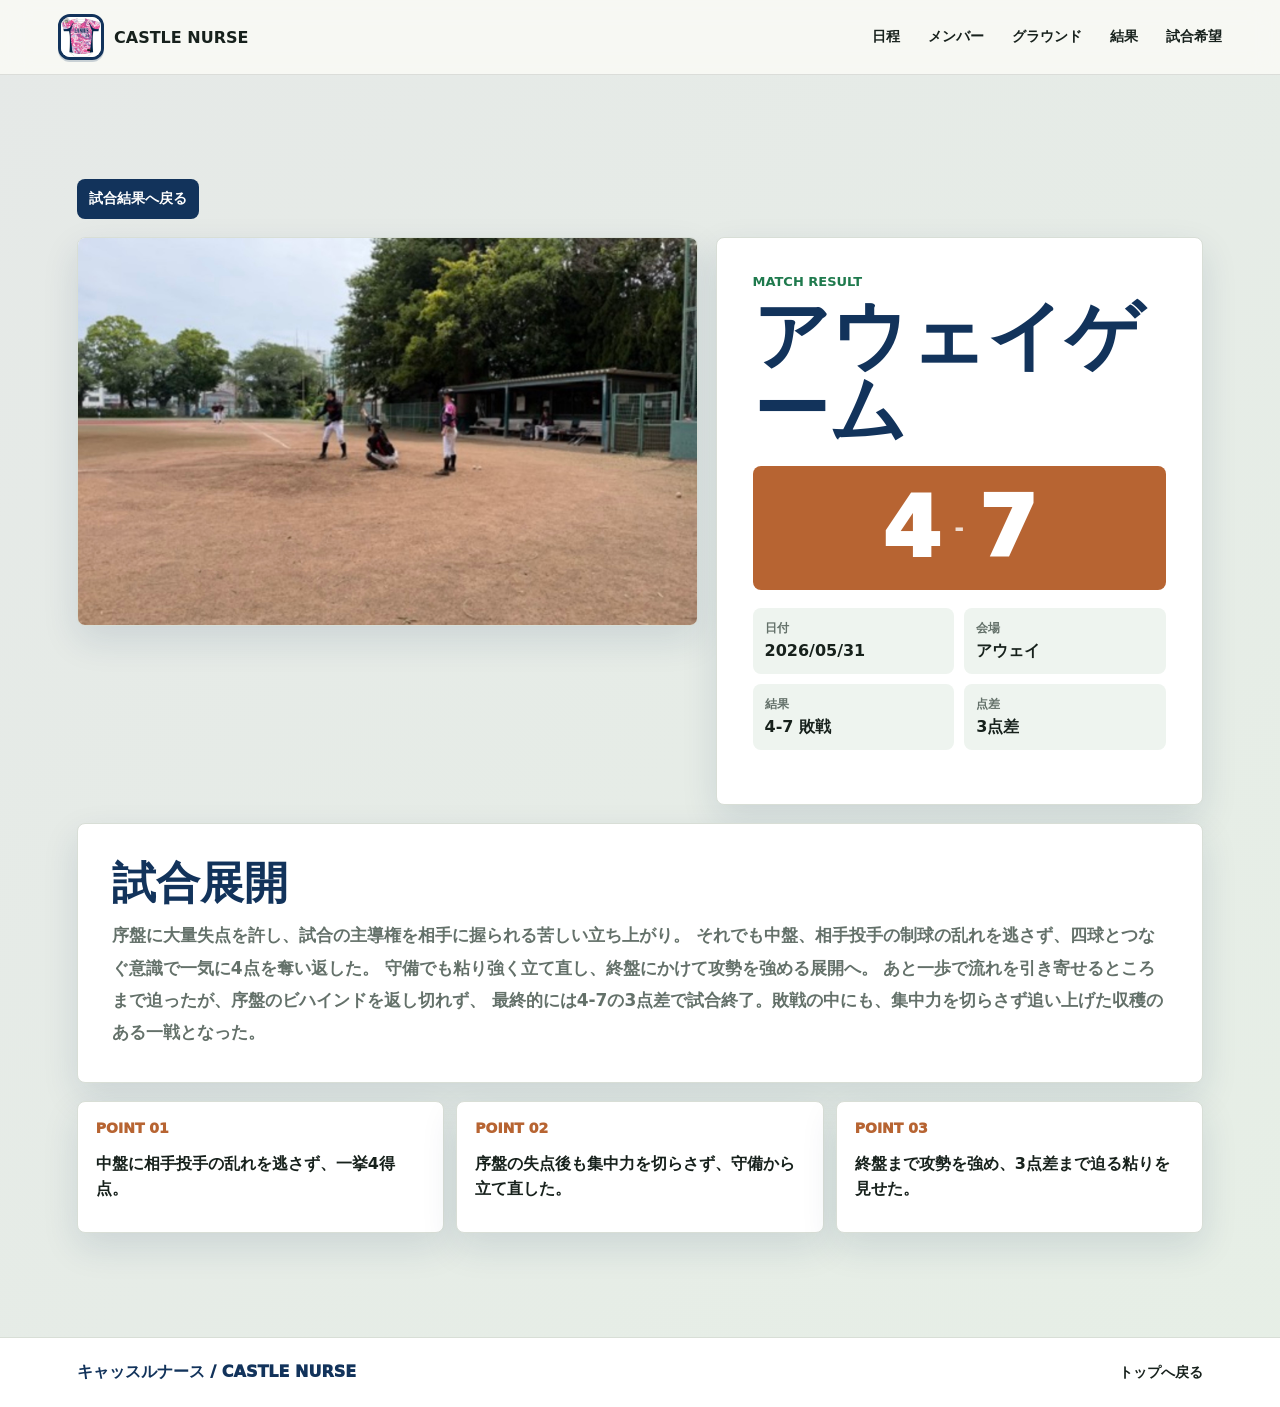
==== results/2026-05-31.html @ ccebd2a5 "Publish Castle Nurse site" ====
<!doctype html>
<html lang="ja">
  <head>
    <meta charset="utf-8" />
    <meta name="viewport" content="width=device-width, initial-scale=1" />
    <title>2026/05/31 試合結果 | キャッスルナース</title>
    <meta
      name="description"
      content="キャッスルナースの2026年5月31日アウェイゲーム試合結果。序盤の大量失点から中盤に4点を返すも、4-7で敗戦。"
    />
    <link rel="stylesheet" href="../styles.css" />
  </head>
  <body>
    <header class="site-header">
      <a class="brand" href="../index.html#top" aria-label="トップへ">
        <img
          class="brand-logo"
          src="../assets/team-logo-uniform.jpg"
          alt=""
          aria-hidden="true"
        />
        <span>CASTLE NURSE</span>
      </a>
      <nav class="nav-links" aria-label="ページ内リンク">
        <a href="../index.html#schedule">日程</a>
        <a href="../index.html#members">メンバー</a>
        <a href="../index.html#ground">グラウンド</a>
        <a href="../index.html#results">結果</a>
        <a href="../index.html#contact">試合希望</a>
      </nav>
    </header>

    <main>
      <section class="section match-detail-section">
        <a class="back-link" href="../index.html#results">試合結果へ戻る</a>
        <div class="match-detail-layout">
          <figure class="match-detail-photo">
            <img src="../assets/results/game-20260531-01.jpg" alt="2026年5月31日の試合風景" />
          </figure>

          <article class="match-detail-panel">
            <p class="panel-label">Match Result</p>
            <h1>アウェイゲーム</h1>
            <div class="match-detail-score" aria-label="試合スコア">
              <span>4</span>
              <small>-</small>
              <span>7</span>
            </div>
            <dl class="match-meta">
              <div>
                <dt>日付</dt>
                <dd>2026/05/31</dd>
              </div>
              <div>
                <dt>会場</dt>
                <dd>アウェイ</dd>
              </div>
              <div>
                <dt>結果</dt>
                <dd>4-7 敗戦</dd>
              </div>
              <div>
                <dt>点差</dt>
                <dd>3点差</dd>
              </div>
            </dl>
          </article>

          <article class="match-flow">
            <h2>試合展開</h2>
            <p>
              序盤に大量失点を許し、試合の主導権を相手に握られる苦しい立ち上がり。
              それでも中盤、相手投手の制球の乱れを逃さず、四球とつなぐ意識で一気に4点を奪い返した。
              守備でも粘り強く立て直し、終盤にかけて攻勢を強める展開へ。
              あと一歩で流れを引き寄せるところまで迫ったが、序盤のビハインドを返し切れず、
              最終的には4-7の3点差で試合終了。敗戦の中にも、集中力を切らさず追い上げた収穫のある一戦となった。
            </p>
          </article>

          <div class="match-points" aria-label="試合ポイント">
            <article>
              <span>Point 01</span>
              <p>中盤に相手投手の乱れを逃さず、一挙4得点。</p>
            </article>
            <article>
              <span>Point 02</span>
              <p>序盤の失点後も集中力を切らさず、守備から立て直した。</p>
            </article>
            <article>
              <span>Point 03</span>
              <p>終盤まで攻勢を強め、3点差まで迫る粘りを見せた。</p>
            </article>
          </div>
        </div>
      </section>
    </main>

    <footer class="site-footer">
      <p>キャッスルナース / CASTLE NURSE</p>
      <a href="../index.html#top">トップへ戻る</a>
    </footer>
  </body>
</html>
---- styles.css ----
:root {
  --ink: #17211c;
  --muted: #64716a;
  --paper: #f7f8f3;
  --surface: #ffffff;
  --navy: #12335b;
  --green: #1f7a4d;
  --clay: #b76432;
  --gold: #f2c14e;
  --line: #d8ded6;
  --shadow: 0 14px 36px rgba(18, 51, 91, 0.12);
}

* {
  box-sizing: border-box;
}

html {
  scroll-behavior: smooth;
}

body {
  margin: 0;
  color: var(--ink);
  background: var(--paper);
  font-family:
    "Hiragino Sans", "Yu Gothic", "YuGothic", "Noto Sans JP", system-ui,
    sans-serif;
}

img {
  display: block;
  max-width: 100%;
}

button,
input,
textarea,
a {
  font: inherit;
}

.site-header {
  position: sticky;
  top: 0;
  z-index: 20;
  display: flex;
  align-items: center;
  justify-content: space-between;
  gap: 18px;
  min-height: 68px;
  padding: 14px clamp(18px, 5vw, 58px);
  border-bottom: 1px solid rgba(23, 33, 28, 0.12);
  background: rgba(247, 248, 243, 0.92);
  backdrop-filter: blur(14px);
}

.brand {
  display: inline-flex;
  align-items: center;
  gap: 10px;
  color: var(--ink);
  font-weight: 900;
  letter-spacing: 0;
  text-decoration: none;
}

.brand-logo {
  width: 46px;
  height: 46px;
  border: 3px solid var(--navy);
  border-radius: 12px;
  object-fit: cover;
  object-position: center;
  background: #fff;
  box-shadow: 0 2px 0 rgba(18, 51, 91, 0.2);
}

.nav-links {
  display: flex;
  gap: clamp(12px, 3vw, 28px);
}

.nav-links a,
.site-footer a {
  color: var(--ink);
  font-size: 14px;
  font-weight: 800;
  text-decoration: none;
}

.hero {
  position: relative;
  display: grid;
  grid-template-columns: minmax(0, 1fr) minmax(300px, 430px);
  gap: clamp(22px, 5vw, 58px);
  align-items: end;
  min-height: 660px;
  padding: clamp(54px, 9vw, 108px) clamp(18px, 6vw, 82px) 52px;
  overflow: hidden;
  isolation: isolate;
}

.hero-image,
.hero-overlay {
  position: absolute;
  inset: 0;
}

.hero-image {
  z-index: -2;
  width: 100%;
  height: 100%;
  object-fit: cover;
  object-position: center;
}

.hero-overlay {
  z-index: -1;
  background:
    linear-gradient(90deg, rgba(8, 18, 15, 0.74), rgba(8, 18, 15, 0.26) 58%, rgba(8, 18, 15, 0.18)),
    linear-gradient(0deg, rgba(8, 18, 15, 0.66), transparent 44%);
}

.hero-content {
  max-width: 760px;
  color: #fff;
}

.eyebrow,
.section-heading p,
.panel-label {
  margin: 0 0 10px;
  color: var(--gold);
  font-size: 13px;
  font-weight: 900;
  letter-spacing: 0;
  text-transform: uppercase;
}

h1,
h2,
h3,
p {
  margin-top: 0;
}

h1 {
  margin-bottom: 20px;
  font-size: clamp(42px, 7.2vw, 96px);
  line-height: 0.96;
  letter-spacing: 0;
}

h1 span {
  display: block;
}

.hero-copy {
  max-width: 660px;
  margin-bottom: 0;
  font-size: clamp(17px, 2vw, 23px);
  font-weight: 700;
  line-height: 1.85;
}

.next-game,
.result-summary {
  border: 1px solid rgba(255, 255, 255, 0.32);
  border-radius: 8px;
  padding: 22px;
  color: #fff;
  background: rgba(18, 51, 91, 0.72);
  box-shadow: var(--shadow);
  backdrop-filter: blur(16px);
}

.next-game h2 {
  margin-bottom: 18px;
  font-size: 28px;
  line-height: 1.22;
}

.next-game dl,
.profile-facts {
  margin: 0;
}

.next-game dl div {
  display: grid;
  grid-template-columns: 64px 1fr;
  gap: 12px;
  padding: 12px 0;
  border-top: 1px solid rgba(255, 255, 255, 0.24);
}

.next-game dt,
.next-game dd {
  margin: 0;
}

.next-game dt {
  color: rgba(255, 255, 255, 0.68);
  font-size: 13px;
  font-weight: 800;
}

.next-game dd {
  font-weight: 850;
}

.quick-stats {
  display: grid;
  grid-template-columns: repeat(4, minmax(0, 1fr));
  border-block: 1px solid var(--line);
  background: var(--surface);
}

.quick-stats article {
  min-height: 118px;
  padding: 22px clamp(16px, 4vw, 42px);
  border-right: 1px solid var(--line);
}

.quick-stats article:last-child {
  border-right: 0;
}

.quick-stats span {
  display: block;
  margin-bottom: 6px;
  color: var(--navy);
  font-size: clamp(28px, 4vw, 48px);
  font-weight: 950;
  line-height: 1;
}

.quick-stats p {
  margin: 0;
  color: var(--muted);
  font-weight: 800;
}

.section {
  scroll-margin-top: 92px;
  padding: clamp(58px, 9vw, 104px) clamp(18px, 6vw, 82px);
}

.section-heading {
  display: flex;
  align-items: end;
  justify-content: space-between;
  gap: 18px;
  margin-bottom: 24px;
}

.section-heading h2 {
  margin-bottom: 0;
  font-size: clamp(34px, 6vw, 74px);
  line-height: 1;
  letter-spacing: 0;
}

.section-heading p {
  color: var(--green);
}

.ground-section {
  background:
    linear-gradient(135deg, rgba(31, 122, 77, 0.08), rgba(18, 51, 91, 0.06)),
    #fff;
}

.ground-layout {
  display: grid;
  grid-template-columns: minmax(0, 1.05fr) minmax(320px, 0.95fr);
  gap: 18px;
}

.ground-card,
.ground-facts article,
.practice-card {
  border: 1px solid var(--line);
  border-radius: 8px;
  background: var(--surface);
  box-shadow: var(--shadow);
}

.ground-card {
  padding: clamp(22px, 4vw, 34px);
}

.ground-card .panel-label {
  color: var(--green);
}

.ground-card h3 {
  margin-bottom: 14px;
  color: var(--navy);
  font-size: clamp(31px, 5vw, 58px);
  line-height: 1.05;
}

.ground-card p:not(.panel-label) {
  max-width: 720px;
  color: var(--muted);
  font-size: 17px;
  font-weight: 750;
  line-height: 1.85;
}

.ground-link {
  display: inline-flex;
  align-items: center;
  min-height: 44px;
  margin-top: 6px;
  border-radius: 8px;
  padding: 10px 14px;
  color: #fff;
  font-weight: 900;
  text-decoration: none;
  background: var(--navy);
}

.ground-facts {
  display: grid;
  grid-template-columns: repeat(3, minmax(0, 1fr));
  gap: 12px;
}

.ground-facts article {
  min-height: 190px;
  padding: 18px;
}

.ground-facts span {
  display: block;
  margin-bottom: 40px;
  color: var(--clay);
  font-size: clamp(30px, 4vw, 48px);
  font-weight: 950;
  line-height: 1;
}

.ground-facts p {
  margin: 0;
  color: var(--ink);
  font-weight: 900;
  line-height: 1.35;
}

.practice-card {
  display: grid;
  grid-template-columns: minmax(0, 1.08fr) minmax(280px, 0.92fr);
  gap: 18px;
  margin-top: 18px;
  padding: 18px;
  align-items: stretch;
}

.practice-media {
  display: grid;
  grid-template-columns: minmax(0, 1fr) 34%;
  gap: 10px;
  min-height: 280px;
}

.practice-media img {
  width: 100%;
  height: 100%;
  border-radius: 8px;
  object-fit: cover;
  background: #edf1eb;
}

.practice-sub {
  object-position: center;
}

.practice-copy {
  display: flex;
  flex-direction: column;
  justify-content: center;
  padding: clamp(8px, 2vw, 18px);
}

.practice-copy .panel-label {
  color: var(--clay);
}

.practice-copy h3 {
  margin: 0 0 12px;
  color: var(--navy);
  font-size: clamp(26px, 4vw, 46px);
  line-height: 1.08;
}

.practice-copy h3 span {
  display: block;
}

.practice-copy p:not(.panel-label) {
  margin: 0 0 16px;
  color: var(--muted);
  font-size: 16px;
  font-weight: 750;
  line-height: 1.8;
}

.practice-facts {
  display: flex;
  flex-wrap: wrap;
  gap: 8px;
  margin-bottom: 12px;
}

.practice-facts span {
  border-radius: 999px;
  padding: 7px 10px;
  color: var(--navy);
  font-size: 13px;
  font-weight: 900;
  background: #eef4ef;
}

.toolbar {
  display: flex;
  flex-wrap: wrap;
  gap: 8px;
  align-items: center;
  margin-bottom: 18px;
}

.toolbar.split {
  justify-content: space-between;
  gap: 16px;
}

.position-tabs {
  display: flex;
  flex-wrap: wrap;
  gap: 8px;
}

.segmented {
  min-height: 38px;
  border: 1px solid var(--line);
  border-radius: 999px;
  padding: 8px 14px;
  color: var(--ink);
  font-weight: 850;
  cursor: pointer;
  background: #fff;
}

.segmented.is-active {
  border-color: var(--green);
  color: #fff;
  background: var(--green);
}

.search-box {
  display: flex;
  align-items: center;
  gap: 10px;
  color: var(--muted);
  font-size: 13px;
  font-weight: 800;
}

.search-box input {
  width: min(260px, 54vw);
  min-height: 40px;
  border: 1px solid var(--line);
  border-radius: 8px;
  padding: 9px 12px;
  background: #fff;
}

.table-wrap {
  overflow-x: auto;
  border: 1px solid var(--line);
  border-radius: 8px;
  background: #fff;
  box-shadow: var(--shadow);
}

table {
  width: 100%;
  min-width: 780px;
  border-collapse: collapse;
}

th,
td {
  padding: 15px 16px;
  border-bottom: 1px solid var(--line);
  text-align: left;
}

th {
  color: var(--muted);
  font-size: 12px;
  font-weight: 900;
  text-transform: uppercase;
  background: #f0f3ed;
}

td {
  font-weight: 760;
}

tbody tr:last-child td {
  border-bottom: 0;
}

.tag {
  display: inline-flex;
  border-radius: 999px;
  padding: 4px 9px;
  color: #fff;
  font-size: 12px;
  font-weight: 900;
  background: var(--navy);
}

.tag.home {
  background: var(--green);
}

.tag.away {
  background: var(--clay);
}

.tag.tournament {
  background: var(--navy);
}

.tag.practice {
  background: var(--gold);
  color: var(--ink);
}

.members-section {
  background: #fff;
}

.member-grid {
  display: grid;
  grid-template-columns: repeat(4, minmax(0, 1fr));
  gap: 14px;
}

.member-card {
  min-height: 188px;
  border: 1px solid var(--line);
  border-radius: 8px;
  padding: 18px;
  background: linear-gradient(180deg, #fff, #f6faf6);
  box-shadow: 0 10px 24px rgba(23, 33, 28, 0.06);
}

.member-card.has-photo {
  padding: 0;
  overflow: hidden;
}

.member-photo {
  width: 100%;
  aspect-ratio: 4 / 5;
  object-fit: cover;
  object-position: center top;
  border-bottom: 1px solid var(--line);
}

.member-card.has-photo .member-top,
.member-card.has-photo h3,
.member-card.has-photo p {
  margin-inline: 18px;
}

.member-card.has-photo .member-top {
  margin-top: 16px;
}

.member-card.has-photo p {
  margin-bottom: 18px;
}

.member-top {
  display: flex;
  align-items: start;
  justify-content: space-between;
  gap: 12px;
  margin-bottom: 26px;
}

.number {
  color: var(--navy);
  font-size: 42px;
  font-weight: 950;
  line-height: 0.9;
}

.position {
  border-radius: 999px;
  padding: 5px 9px;
  color: #fff;
  font-size: 12px;
  font-weight: 900;
  background: var(--green);
}

.member-card h3 {
  margin-bottom: 8px;
  font-size: 23px;
  line-height: 1.18;
}

.member-card p {
  margin-bottom: 0;
  color: var(--muted);
  font-size: 14px;
  font-weight: 750;
  line-height: 1.65;
}

.result-layout {
  display: grid;
  grid-template-columns: minmax(0, 1fr) 360px;
  gap: 18px;
  align-items: start;
}

.result-list {
  display: grid;
  gap: 12px;
}

.result-card {
  display: grid;
  grid-template-columns: 130px minmax(0, 1fr) auto;
  gap: 16px;
  align-items: center;
  border: 1px solid var(--line);
  border-radius: 8px;
  padding: 16px;
  color: inherit;
  text-decoration: none;
  background: #fff;
  box-shadow: 0 10px 24px rgba(23, 33, 28, 0.06);
  transition:
    border-color 160ms ease,
    box-shadow 160ms ease,
    transform 160ms ease;
}

.result-card:hover,
.result-card:focus-visible {
  border-color: rgba(18, 51, 91, 0.42);
  box-shadow: 0 16px 32px rgba(18, 51, 91, 0.14);
  transform: translateY(-2px);
}

.result-card.has-photo {
  grid-template-columns: 156px 116px minmax(0, 1fr) auto;
}

.result-photo {
  width: 100%;
  aspect-ratio: 16 / 11;
  border-radius: 8px;
  object-fit: cover;
  box-shadow: inset 0 0 0 1px rgba(23, 33, 28, 0.12);
}

.result-date {
  color: var(--muted);
  font-size: 14px;
  font-weight: 900;
}

.result-card h3 {
  margin-bottom: 4px;
  font-size: 22px;
}

.result-card p {
  margin-bottom: 0;
  color: var(--muted);
  font-weight: 750;
}

.result-score {
  min-width: 112px;
  border-radius: 8px;
  padding: 10px 12px;
  color: #fff;
  font-size: 24px;
  font-weight: 950;
  text-align: center;
  background: var(--navy);
}

.result-score.win {
  background: var(--green);
}

.result-score.loss {
  background: var(--clay);
}

.result-summary {
  position: sticky;
  top: 88px;
  color: #fff;
  background: var(--navy);
}

.summary-photo {
  width: 100%;
  aspect-ratio: 16 / 10;
  margin-bottom: 18px;
  border-radius: 8px;
  object-fit: cover;
  box-shadow: 0 14px 28px rgba(0, 0, 0, 0.18);
}

.result-summary h3 {
  margin-bottom: 10px;
  font-size: 30px;
  line-height: 1.15;
}

.result-summary p:not(.panel-label) {
  color: rgba(255, 255, 255, 0.78);
  font-weight: 750;
  line-height: 1.7;
}

.score-board {
  display: flex;
  align-items: center;
  justify-content: center;
  gap: 14px;
  margin-top: 18px;
  border-radius: 8px;
  padding: 18px;
  background: rgba(255, 255, 255, 0.12);
}

.score-board span {
  font-size: 52px;
  font-weight: 950;
  line-height: 1;
}

.score-board small {
  color: rgba(255, 255, 255, 0.65);
  font-size: 22px;
  font-weight: 900;
}

.summary-points {
  display: grid;
  gap: 8px;
  margin: 16px 0 0;
  padding: 0;
  list-style: none;
}

.summary-points li {
  border-radius: 8px;
  padding: 9px 10px;
  color: rgba(255, 255, 255, 0.86);
  font-size: 13px;
  font-weight: 850;
  line-height: 1.45;
  background: rgba(255, 255, 255, 0.1);
}

.contact-section {
  background:
    linear-gradient(135deg, rgba(18, 51, 91, 0.08), rgba(31, 122, 77, 0.08)),
    #fff;
}

.contact-layout {
  display: grid;
  grid-template-columns: minmax(280px, 0.82fr) minmax(0, 1.18fr);
  gap: 18px;
  align-items: stretch;
}

.contact-panel,
.contact-form {
  border: 1px solid var(--line);
  border-radius: 8px;
  background: var(--surface);
  box-shadow: var(--shadow);
}

.contact-panel {
  display: flex;
  flex-direction: column;
  justify-content: center;
  padding: clamp(24px, 4vw, 38px);
}

.contact-panel .panel-label {
  color: var(--green);
}

.contact-panel h3 {
  margin-bottom: 14px;
  color: var(--navy);
  font-size: clamp(30px, 4.8vw, 58px);
  line-height: 1.05;
}

.contact-panel p:not(.panel-label) {
  color: var(--muted);
  font-size: 16px;
  font-weight: 750;
  line-height: 1.8;
}

.contact-form {
  display: grid;
  grid-template-columns: repeat(2, minmax(0, 1fr));
  gap: 14px;
  padding: clamp(18px, 3vw, 28px);
}

.contact-form label {
  display: grid;
  gap: 7px;
  color: var(--muted);
  font-size: 13px;
  font-weight: 900;
}

.contact-form label.wide,
.contact-submit {
  grid-column: 1 / -1;
}

.contact-form input,
.contact-form textarea {
  width: 100%;
  border: 1px solid var(--line);
  border-radius: 8px;
  padding: 11px 12px;
  color: var(--ink);
  font-weight: 750;
  background: #fff;
}

.contact-form input {
  min-height: 46px;
}

.contact-form textarea {
  min-height: 146px;
  resize: vertical;
}

.contact-submit {
  min-height: 50px;
  border: 0;
  border-radius: 8px;
  color: #fff;
  font-weight: 950;
  cursor: pointer;
  background: var(--clay);
}

.match-detail-section {
  background:
    linear-gradient(135deg, rgba(18, 51, 91, 0.08), rgba(31, 122, 77, 0.08)),
    var(--paper);
}

.back-link {
  display: inline-flex;
  align-items: center;
  min-height: 40px;
  margin-bottom: 18px;
  border-radius: 8px;
  padding: 8px 12px;
  color: #fff;
  font-size: 14px;
  font-weight: 900;
  text-decoration: none;
  background: var(--navy);
}

.match-detail-layout {
  display: grid;
  grid-template-columns: minmax(0, 1.12fr) minmax(320px, 0.88fr);
  gap: 18px;
  align-items: start;
}

.match-detail-photo,
.match-detail-panel,
.match-flow,
.match-points article {
  border: 1px solid var(--line);
  border-radius: 8px;
  background: var(--surface);
  box-shadow: var(--shadow);
}

.match-detail-photo {
  margin: 0;
  overflow: hidden;
}

.match-detail-photo img {
  width: 100%;
  aspect-ratio: 16 / 10;
  object-fit: cover;
}

.match-detail-panel {
  padding: clamp(22px, 4vw, 36px);
}

.match-detail-panel .panel-label {
  color: var(--green);
}

.match-detail-panel h1 {
  margin-bottom: 18px;
  color: var(--navy);
  font-size: clamp(38px, 6vw, 76px);
  line-height: 0.98;
}

.match-meta {
  display: grid;
  grid-template-columns: repeat(2, minmax(0, 1fr));
  gap: 10px;
  margin: 18px 0;
}

.match-meta div {
  border-radius: 8px;
  padding: 12px;
  background: #eef4ef;
}

.match-meta dt,
.match-meta dd {
  margin: 0;
}

.match-meta dt {
  color: var(--muted);
  font-size: 12px;
  font-weight: 900;
}

.match-meta dd {
  margin-top: 4px;
  color: var(--ink);
  font-weight: 900;
}

.match-detail-score {
  display: flex;
  align-items: center;
  justify-content: center;
  gap: 14px;
  border-radius: 8px;
  padding: 20px;
  color: #fff;
  background: var(--clay);
}

.match-detail-score span {
  font-size: clamp(50px, 7vw, 84px);
  font-weight: 950;
  line-height: 1;
}

.match-detail-score small {
  font-size: 24px;
  font-weight: 900;
  opacity: 0.78;
}

.match-flow {
  grid-column: 1 / -1;
  padding: clamp(22px, 4vw, 34px);
}

.match-flow h2,
.match-points h2 {
  margin-bottom: 12px;
  color: var(--navy);
  font-size: clamp(28px, 4vw, 44px);
  line-height: 1.12;
}

.match-flow p {
  margin: 0;
  color: var(--muted);
  font-size: 17px;
  font-weight: 750;
  line-height: 1.9;
}

.match-points {
  display: grid;
  grid-template-columns: repeat(3, minmax(0, 1fr));
  grid-column: 1 / -1;
  gap: 12px;
}

.match-points article {
  min-height: 132px;
  padding: 18px;
}

.match-points span {
  display: block;
  margin-bottom: 16px;
  color: var(--clay);
  font-size: 14px;
  font-weight: 950;
  text-transform: uppercase;
}

.match-points p {
  margin: 0;
  color: var(--ink);
  font-weight: 900;
  line-height: 1.55;
}

.site-footer {
  display: flex;
  align-items: center;
  justify-content: space-between;
  gap: 18px;
  padding: 24px clamp(18px, 6vw, 82px);
  border-top: 1px solid var(--line);
  background: #fff;
}

.site-footer p {
  margin: 0;
  color: var(--navy);
  font-weight: 950;
}

@media (max-width: 980px) {
  .hero,
  .ground-layout,
  .practice-card,
  .contact-layout,
  .match-detail-layout,
  .result-layout {
    grid-template-columns: 1fr;
  }

  .hero {
    min-height: auto;
  }

  .quick-stats,
  .ground-facts,
  .member-grid {
    grid-template-columns: repeat(2, minmax(0, 1fr));
  }

  .result-summary {
    position: static;
  }

  .match-points {
    grid-template-columns: 1fr;
  }
}

@media (max-width: 640px) {
  .site-header {
    align-items: flex-start;
    flex-direction: column;
  }

  .nav-links {
    width: 100%;
    justify-content: space-between;
  }

  .hero {
    padding-top: 46px;
  }

  .next-game h2 {
    font-size: 24px;
  }

  .quick-stats,
  .ground-facts,
  .member-grid {
    grid-template-columns: 1fr;
  }

  .practice-media {
    grid-template-columns: 1fr;
    min-height: auto;
  }

  .practice-media img {
    height: auto;
    aspect-ratio: 16 / 10;
  }

  .quick-stats article {
    border-right: 0;
    border-bottom: 1px solid var(--line);
  }

  .quick-stats article:last-child {
    border-bottom: 0;
  }

  .section-heading,
  .toolbar.split,
  .site-footer {
    align-items: flex-start;
    flex-direction: column;
  }

  .result-card {
    grid-template-columns: 1fr;
  }

  .contact-form {
    grid-template-columns: 1fr;
  }

  .match-meta {
    grid-template-columns: 1fr;
  }

  .result-card.has-photo {
    grid-template-columns: 1fr;
  }

  .result-photo {
    aspect-ratio: 16 / 9;
  }

  .result-score {
    width: fit-content;
  }
}
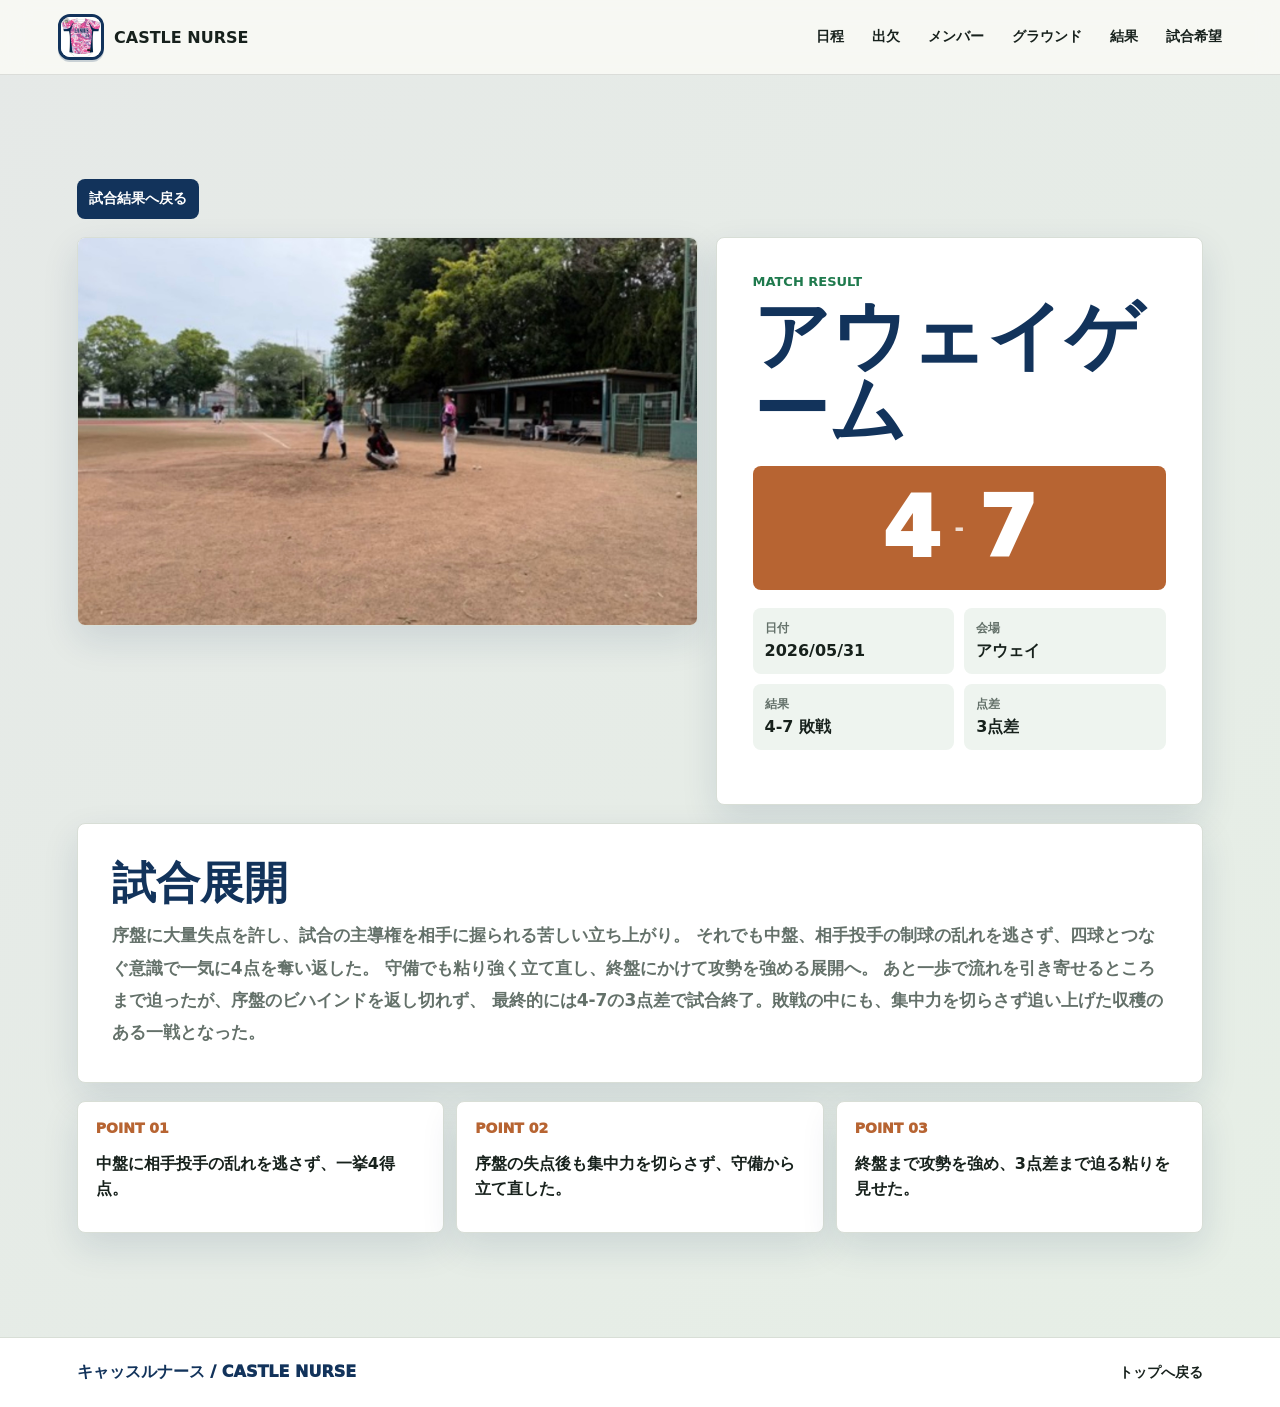
==== commit 8a59f25d: "Add attendance scheduling feature" ====
--- a/results/2026-05-31.html
+++ b/results/2026-05-31.html
@@ -23,6 +23,7 @@
       </a>
       <nav class="nav-links" aria-label="ページ内リンク">
         <a href="../index.html#schedule">日程</a>
+        <a href="../index.html#attendance">出欠</a>
         <a href="../index.html#members">メンバー</a>
         <a href="../index.html#ground">グラウンド</a>
         <a href="../index.html#results">結果</a>
--- a/styles.css
+++ b/styles.css
@@ -78,6 +78,7 @@
 
 .nav-links {
   display: flex;
+  flex-wrap: wrap;
   gap: clamp(12px, 3vw, 28px);
 }
 
@@ -541,6 +542,271 @@
   color: var(--ink);
 }
 
+.attendance-section {
+  background:
+    linear-gradient(135deg, rgba(242, 193, 78, 0.16), rgba(18, 51, 91, 0.08)),
+    var(--paper);
+}
+
+.attendance-layout {
+  display: grid;
+  grid-template-columns: minmax(300px, 0.86fr) minmax(0, 1.14fr);
+  gap: 18px;
+  align-items: start;
+}
+
+.attendance-form,
+.attendance-board {
+  border: 1px solid var(--line);
+  border-radius: 8px;
+  background: var(--surface);
+  box-shadow: var(--shadow);
+}
+
+.attendance-form {
+  display: grid;
+  gap: 14px;
+  padding: clamp(18px, 3vw, 28px);
+}
+
+.attendance-form-head,
+.attendance-board-head {
+  display: flex;
+  align-items: flex-start;
+  justify-content: space-between;
+  gap: 14px;
+}
+
+.attendance-form-head h3,
+.attendance-board-head h3 {
+  margin: 0;
+  color: var(--navy);
+  font-size: clamp(24px, 3.6vw, 38px);
+  line-height: 1.12;
+}
+
+.attendance-mode {
+  flex: 0 0 auto;
+  border-radius: 999px;
+  padding: 7px 10px;
+  color: var(--muted);
+  font-size: 12px;
+  font-weight: 950;
+  background: #edf1eb;
+}
+
+.attendance-mode.is-live {
+  color: #fff;
+  background: var(--green);
+}
+
+.attendance-form label {
+  display: grid;
+  gap: 7px;
+  color: var(--muted);
+  font-size: 13px;
+  font-weight: 900;
+}
+
+.attendance-form select,
+.attendance-form input {
+  width: 100%;
+  min-height: 46px;
+  border: 1px solid var(--line);
+  border-radius: 8px;
+  padding: 11px 12px;
+  color: var(--ink);
+  font-weight: 800;
+  background: #fff;
+}
+
+.status-picker {
+  display: grid;
+  grid-template-columns: repeat(3, minmax(0, 1fr));
+  gap: 8px;
+  margin: 0;
+  border: 0;
+  padding: 0;
+}
+
+.status-picker legend {
+  grid-column: 1 / -1;
+  margin-bottom: 7px;
+  color: var(--muted);
+  font-size: 13px;
+  font-weight: 900;
+}
+
+.status-picker label {
+  position: relative;
+  min-height: 44px;
+  border: 1px solid var(--line);
+  border-radius: 8px;
+  padding: 10px 8px;
+  color: var(--ink);
+  text-align: center;
+  cursor: pointer;
+  background: #fff;
+}
+
+.status-picker label:has(input:checked) {
+  border-color: var(--green);
+  color: #fff;
+  background: var(--green);
+}
+
+.status-picker input {
+  position: absolute;
+  opacity: 0;
+  pointer-events: none;
+}
+
+.status-picker span {
+  font-weight: 950;
+}
+
+.attendance-submit {
+  min-height: 50px;
+  border: 0;
+  border-radius: 8px;
+  color: #fff;
+  font-weight: 950;
+  cursor: pointer;
+  background: var(--navy);
+}
+
+.save-state {
+  min-height: 20px;
+  margin: 0;
+  color: var(--muted);
+  font-size: 13px;
+  font-weight: 850;
+}
+
+.save-state[data-tone="success"] {
+  color: var(--green);
+}
+
+.save-state[data-tone="error"] {
+  color: var(--clay);
+}
+
+.attendance-board {
+  padding: clamp(18px, 3vw, 28px);
+}
+
+.attendance-counts {
+  display: grid;
+  grid-template-columns: repeat(4, minmax(0, 1fr));
+  gap: 10px;
+  margin: 18px 0;
+}
+
+.attendance-count {
+  min-height: 108px;
+  border: 1px solid var(--line);
+  border-radius: 8px;
+  padding: 14px;
+  background: #f7f8f3;
+}
+
+.attendance-count span {
+  display: block;
+  margin-bottom: 8px;
+  color: var(--navy);
+  font-size: clamp(30px, 4vw, 46px);
+  font-weight: 950;
+  line-height: 1;
+}
+
+.attendance-count p {
+  margin: 0;
+  color: var(--muted);
+  font-size: 13px;
+  font-weight: 900;
+}
+
+.attendance-count.attending {
+  background: rgba(31, 122, 77, 0.1);
+}
+
+.attendance-count.pending {
+  background: rgba(242, 193, 78, 0.22);
+}
+
+.attendance-count.absent {
+  background: rgba(183, 100, 50, 0.12);
+}
+
+.attendance-list {
+  display: grid;
+  gap: 8px;
+}
+
+.attendance-row {
+  display: flex;
+  align-items: center;
+  justify-content: space-between;
+  gap: 12px;
+  border: 1px solid var(--line);
+  border-radius: 8px;
+  padding: 11px 12px;
+  background: #fff;
+}
+
+.attendance-row div {
+  display: flex;
+  min-width: 0;
+  align-items: center;
+  gap: 10px;
+}
+
+.attendance-row strong {
+  color: var(--ink);
+  font-weight: 950;
+}
+
+.attendance-row small {
+  min-width: 0;
+  color: var(--muted);
+  font-weight: 750;
+  overflow: hidden;
+  text-overflow: ellipsis;
+  white-space: nowrap;
+}
+
+.attendance-number {
+  flex: 0 0 auto;
+  color: var(--navy);
+  font-size: 17px;
+  font-weight: 950;
+}
+
+.attendance-status {
+  flex: 0 0 auto;
+  border-radius: 999px;
+  padding: 6px 9px;
+  color: var(--muted);
+  font-size: 12px;
+  font-weight: 950;
+  background: #edf1eb;
+}
+
+.attendance-status.attending {
+  color: #fff;
+  background: var(--green);
+}
+
+.attendance-status.pending {
+  color: var(--ink);
+  background: var(--gold);
+}
+
+.attendance-status.absent {
+  color: #fff;
+  background: var(--clay);
+}
+
 .members-section {
   background: #fff;
 }
@@ -1060,6 +1326,7 @@
   .hero,
   .ground-layout,
   .practice-card,
+  .attendance-layout,
   .contact-layout,
   .match-detail-layout,
   .result-layout {
@@ -1072,6 +1339,7 @@
 
   .quick-stats,
   .ground-facts,
+  .attendance-counts,
   .member-grid {
     grid-template-columns: repeat(2, minmax(0, 1fr));
   }
@@ -1106,8 +1374,26 @@
 
   .quick-stats,
   .ground-facts,
+  .attendance-counts,
   .member-grid {
     grid-template-columns: 1fr;
+  }
+
+  .status-picker {
+    grid-template-columns: 1fr;
+  }
+
+  .attendance-row,
+  .attendance-row div {
+    align-items: flex-start;
+  }
+
+  .attendance-row {
+    flex-direction: column;
+  }
+
+  .attendance-row div {
+    flex-wrap: wrap;
   }
 
   .practice-media {
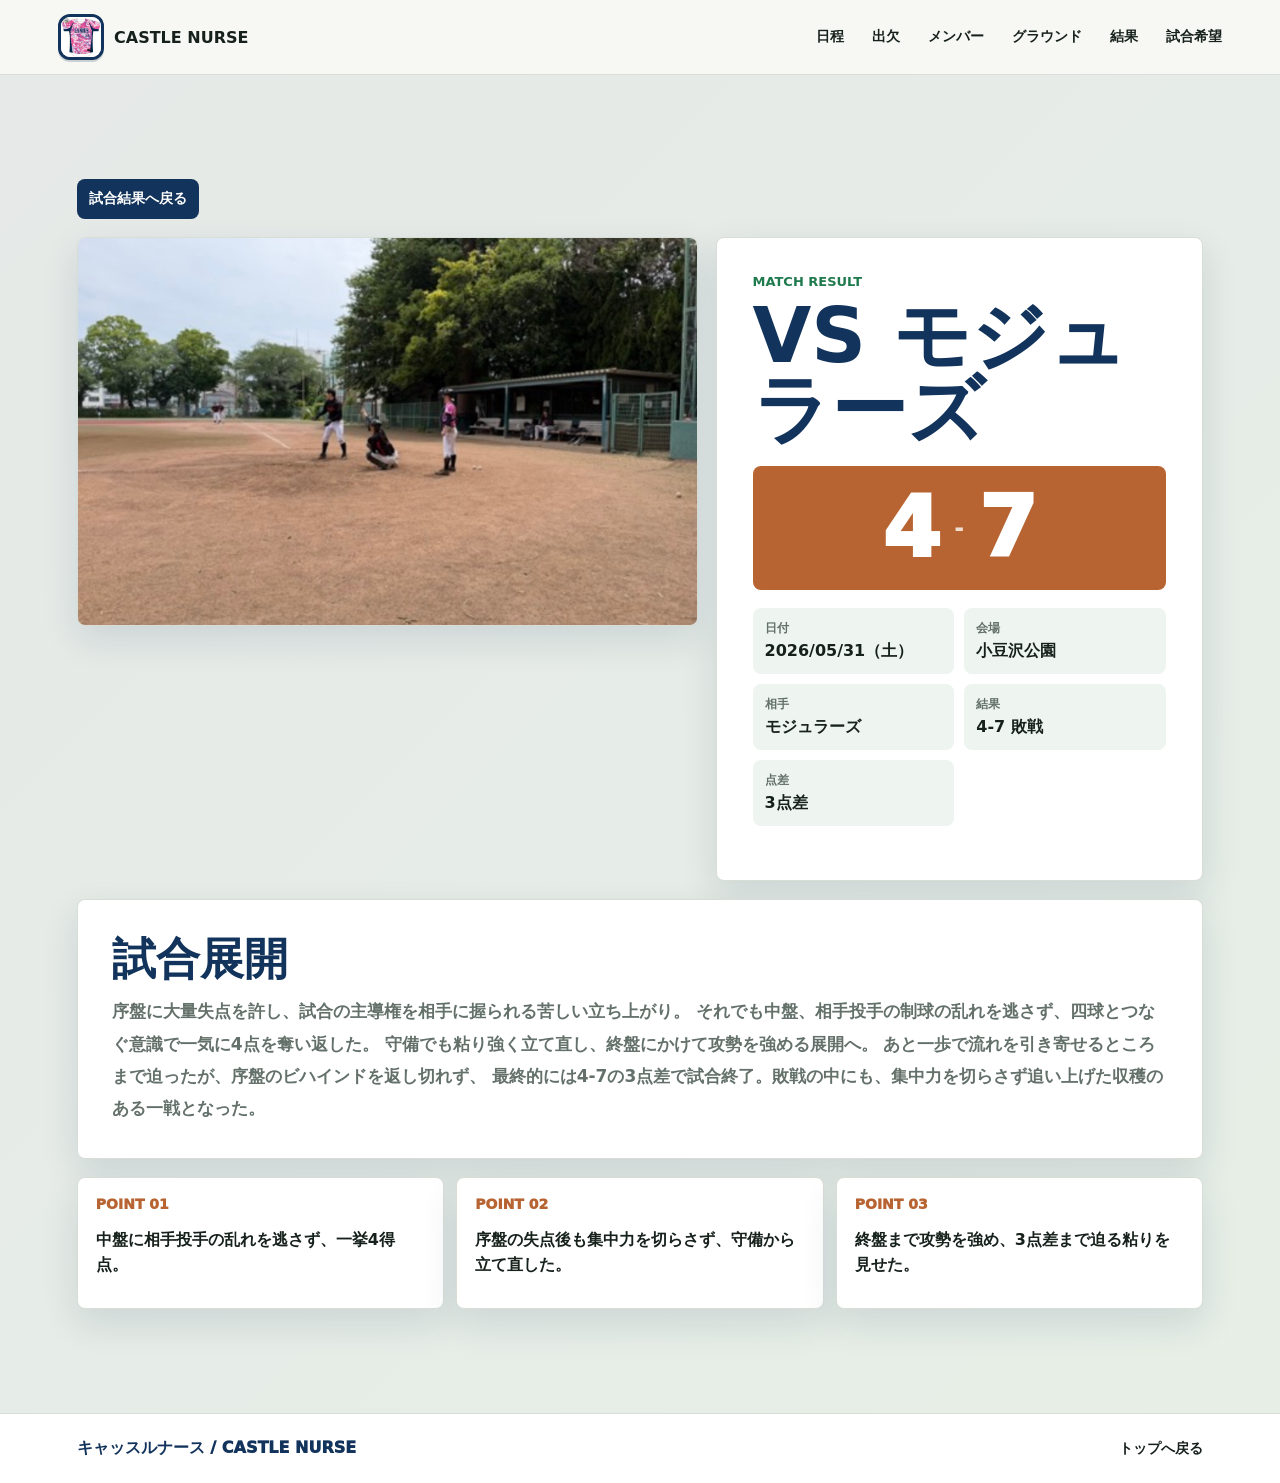
==== commit 46d7fc7e: "Refine roster sheet and result display" ====
--- a/results/2026-05-31.html
+++ b/results/2026-05-31.html
@@ -3,12 +3,12 @@
   <head>
     <meta charset="utf-8" />
     <meta name="viewport" content="width=device-width, initial-scale=1" />
-    <title>2026/05/31 試合結果 | キャッスルナース</title>
+    <title>VS モジュラーズ | 2026/05/31 試合結果 | キャッスルナース</title>
     <meta
       name="description"
-      content="キャッスルナースの2026年5月31日アウェイゲーム試合結果。序盤の大量失点から中盤に4点を返すも、4-7で敗戦。"
+      content="キャッスルナースの2026年5月31日土曜日、小豆沢公園でのVSモジュラーズ戦。序盤の大量失点から中盤に4点を返すも、4-7で敗戦。"
     />
-    <link rel="stylesheet" href="../styles.css" />
+    <link rel="stylesheet" href="../styles.css?v=20260614-result-sheet" />
   </head>
   <body>
     <header class="site-header">
@@ -41,7 +41,7 @@
 
           <article class="match-detail-panel">
             <p class="panel-label">Match Result</p>
-            <h1>アウェイゲーム</h1>
+            <h1>VS モジュラーズ</h1>
             <div class="match-detail-score" aria-label="試合スコア">
               <span>4</span>
               <small>-</small>
@@ -50,11 +50,15 @@
             <dl class="match-meta">
               <div>
                 <dt>日付</dt>
-                <dd>2026/05/31</dd>
+                <dd>2026/05/31（土）</dd>
               </div>
               <div>
                 <dt>会場</dt>
-                <dd>アウェイ</dd>
+                <dd>小豆沢公園</dd>
+              </div>
+              <div>
+                <dt>相手</dt>
+                <dd>モジュラーズ</dd>
               </div>
               <div>
                 <dt>結果</dt>
--- a/styles.css
+++ b/styles.css
@@ -542,6 +542,179 @@
   color: var(--ink);
 }
 
+.sheet-panel {
+  margin-top: 18px;
+  border: 1px solid var(--line);
+  border-radius: 8px;
+  padding: clamp(18px, 3vw, 28px);
+  background: #fff;
+  box-shadow: var(--shadow);
+}
+
+.sheet-panel-head {
+  display: flex;
+  align-items: flex-start;
+  justify-content: space-between;
+  gap: 18px;
+  margin-bottom: 14px;
+}
+
+.sheet-panel-head h3 {
+  margin: 0;
+  color: var(--navy);
+  font-size: clamp(25px, 4vw, 42px);
+  line-height: 1.08;
+}
+
+.sheet-link {
+  display: inline-flex;
+  flex: 0 0 auto;
+  align-items: center;
+  min-height: 42px;
+  border-radius: 8px;
+  padding: 9px 12px;
+  color: #fff;
+  font-size: 14px;
+  font-weight: 950;
+  text-decoration: none;
+  background: var(--green);
+}
+
+.sheet-status {
+  margin: 0 0 14px;
+  color: var(--muted);
+  font-size: 13px;
+  font-weight: 850;
+}
+
+.sheet-status[data-tone="error"] {
+  color: var(--clay);
+}
+
+.sheet-list {
+  display: grid;
+  grid-template-columns: repeat(3, minmax(0, 1fr));
+  gap: 12px;
+}
+
+.sheet-card {
+  display: grid;
+  gap: 12px;
+  border: 1px solid var(--line);
+  border-radius: 8px;
+  padding: 14px;
+  background: #f9fbf7;
+}
+
+.sheet-card-head {
+  display: flex;
+  align-items: flex-start;
+  justify-content: space-between;
+  gap: 12px;
+}
+
+.sheet-card time {
+  display: block;
+  color: var(--navy);
+  font-size: 21px;
+  font-weight: 950;
+  line-height: 1.2;
+}
+
+.sheet-card small {
+  color: var(--muted);
+  font-weight: 850;
+}
+
+.sheet-card .tag {
+  flex: 0 0 auto;
+}
+
+.sheet-meta {
+  display: grid;
+  gap: 7px;
+  margin: 0;
+}
+
+.sheet-meta div {
+  display: grid;
+  grid-template-columns: 86px minmax(0, 1fr);
+  gap: 8px;
+}
+
+.sheet-meta dt,
+.sheet-meta dd {
+  margin: 0;
+  font-size: 13px;
+  line-height: 1.45;
+}
+
+.sheet-meta dt {
+  color: var(--muted);
+  font-weight: 900;
+}
+
+.sheet-meta dd {
+  color: var(--ink);
+  font-weight: 850;
+}
+
+.sheet-attendance {
+  display: flex;
+  flex-wrap: wrap;
+  gap: 6px;
+}
+
+.sheet-attendance span {
+  border-radius: 999px;
+  padding: 5px 8px;
+  color: var(--ink);
+  font-size: 12px;
+  font-weight: 950;
+  background: #edf1eb;
+}
+
+.sheet-attendance .yes {
+  color: #fff;
+  background: var(--green);
+}
+
+.sheet-attendance .maybe {
+  background: var(--gold);
+}
+
+.sheet-attendance .no {
+  color: #fff;
+  background: var(--clay);
+}
+
+.sheet-members {
+  display: grid;
+  gap: 5px;
+  color: var(--ink);
+  font-size: 15px;
+  font-weight: 900;
+  line-height: 1.7;
+}
+
+.sheet-members p {
+  margin: 0;
+  border-left: 4px solid var(--line);
+  padding-left: 9px;
+}
+
+.sheet-members .yes {
+  border-left-color: var(--green);
+}
+
+.sheet-members .maybe {
+  border-left-color: var(--gold);
+}
+
+.sheet-members .no {
+  border-left-color: var(--clay);
+}
+
 .attendance-section {
   background:
     linear-gradient(135deg, rgba(242, 193, 78, 0.16), rgba(18, 51, 91, 0.08)),
@@ -620,49 +793,78 @@
   background: #fff;
 }
 
-.status-picker {
-  display: grid;
-  grid-template-columns: repeat(3, minmax(0, 1fr));
-  gap: 8px;
-  margin: 0;
-  border: 0;
-  padding: 0;
-}
-
-.status-picker legend {
-  grid-column: 1 / -1;
-  margin-bottom: 7px;
-  color: var(--muted);
-  font-size: 13px;
-  font-weight: 900;
-}
-
-.status-picker label {
-  position: relative;
-  min-height: 44px;
-  border: 1px solid var(--line);
-  border-radius: 8px;
-  padding: 10px 8px;
+.candidate-picker {
+  display: grid;
+  gap: 10px;
+  max-height: 520px;
+  overflow: auto;
+  padding-right: 4px;
+}
+
+.candidate-card {
+  display: grid;
+  grid-template-columns: minmax(0, 1fr) auto;
+  gap: 10px;
+  align-items: center;
+  border: 1px solid var(--line);
+  border-radius: 8px;
+  padding: 12px;
+  background: #fff;
+}
+
+.candidate-card strong,
+.attendance-summary-card strong,
+.attendance-rank-row strong {
+  display: block;
   color: var(--ink);
-  text-align: center;
+  font-weight: 950;
+  line-height: 1.3;
+}
+
+.candidate-card span,
+.attendance-summary-card span,
+.attendance-rank-row small {
+  color: var(--muted);
+  font-size: 12px;
+  font-weight: 850;
+}
+
+.candidate-card.attending {
+  border-color: rgba(31, 122, 77, 0.48);
+  background: rgba(31, 122, 77, 0.08);
+}
+
+.candidate-card.pending {
+  border-color: rgba(242, 193, 78, 0.78);
+  background: rgba(242, 193, 78, 0.14);
+}
+
+.candidate-card.absent {
+  border-color: rgba(183, 100, 50, 0.45);
+  background: rgba(183, 100, 50, 0.08);
+}
+
+.candidate-actions {
+  display: inline-grid;
+  grid-template-columns: repeat(3, 42px);
+  gap: 6px;
+}
+
+.candidate-actions button {
+  min-height: 40px;
+  border: 1px solid var(--line);
+  border-radius: 8px;
+  color: var(--ink);
+  font-size: 18px;
+  font-weight: 950;
   cursor: pointer;
   background: #fff;
 }
 
-.status-picker label:has(input:checked) {
-  border-color: var(--green);
-  color: #fff;
-  background: var(--green);
-}
-
-.status-picker input {
-  position: absolute;
-  opacity: 0;
-  pointer-events: none;
-}
-
-.status-picker span {
-  font-weight: 950;
+.candidate-actions button.is-active {
+  border-color: var(--navy);
+  color: #fff;
+  background: var(--navy);
 }
 
 .attendance-submit {
@@ -693,6 +895,13 @@
 
 .attendance-board {
   padding: clamp(18px, 3vw, 28px);
+}
+
+.attendance-view-tabs {
+  display: flex;
+  flex-wrap: wrap;
+  gap: 8px;
+  margin-top: 16px;
 }
 
 .attendance-counts {
@@ -743,68 +952,136 @@
   gap: 8px;
 }
 
-.attendance-row {
-  display: flex;
-  align-items: center;
+.attendance-summary-card {
+  display: grid;
+  gap: 10px;
+  border: 1px solid var(--line);
+  border-radius: 8px;
+  padding: 14px;
+  background: #fff;
+}
+
+.candidate-summary-head {
+  display: flex;
+  align-items: flex-start;
   justify-content: space-between;
   gap: 12px;
-  border: 1px solid var(--line);
-  border-radius: 8px;
-  padding: 11px 12px;
-  background: #fff;
-}
-
-.attendance-row div {
-  display: flex;
-  min-width: 0;
-  align-items: center;
-  gap: 10px;
-}
-
-.attendance-row strong {
-  color: var(--ink);
-  font-weight: 950;
-}
-
-.attendance-row small {
-  min-width: 0;
-  color: var(--muted);
-  font-weight: 750;
-  overflow: hidden;
-  text-overflow: ellipsis;
-  white-space: nowrap;
-}
-
-.attendance-number {
-  flex: 0 0 auto;
-  color: var(--navy);
-  font-size: 17px;
-  font-weight: 950;
-}
-
-.attendance-status {
+}
+
+.candidate-summary-head b {
   flex: 0 0 auto;
   border-radius: 999px;
-  padding: 6px 9px;
-  color: var(--muted);
-  font-size: 12px;
-  font-weight: 950;
+  padding: 6px 10px;
+  color: #fff;
+  font-size: 13px;
+  font-weight: 950;
+  background: var(--green);
+}
+
+.candidate-summary-counts {
+  display: flex;
+  flex-wrap: wrap;
+  gap: 6px;
+}
+
+.candidate-summary-counts span {
+  border-radius: 999px;
+  padding: 5px 8px;
+  color: var(--ink);
   background: #edf1eb;
 }
 
-.attendance-status.attending {
+.attendance-summary-card p {
+  margin: 0;
+  color: var(--muted);
+  font-size: 13px;
+  font-weight: 800;
+  line-height: 1.55;
+}
+
+.attendance-matrix-wrap {
+  overflow-x: auto;
+  border: 1px solid var(--line);
+  border-radius: 8px;
+  background: #fff;
+}
+
+.attendance-matrix {
+  min-width: 960px;
+  box-shadow: none;
+}
+
+.attendance-matrix th:first-child {
+  position: sticky;
+  left: 0;
+  z-index: 1;
+  background: #f0f3ed;
+}
+
+.attendance-matrix th span,
+.attendance-matrix th small {
+  display: block;
+}
+
+.attendance-matrix td {
+  text-align: center;
+}
+
+.matrix-status {
+  display: inline-flex;
+  align-items: center;
+  justify-content: center;
+  min-width: 36px;
+  min-height: 32px;
+  border-radius: 8px;
+  color: var(--muted);
+  font-weight: 950;
+  background: #edf1eb;
+}
+
+.matrix-status.attending {
   color: #fff;
   background: var(--green);
 }
 
-.attendance-status.pending {
+.matrix-status.pending {
   color: var(--ink);
   background: var(--gold);
 }
 
-.attendance-status.absent {
+.matrix-status.absent {
   color: #fff;
   background: var(--clay);
+}
+
+.attendance-rank-row {
+  display: grid;
+  grid-template-columns: 44px minmax(0, 1fr) auto;
+  gap: 12px;
+  align-items: center;
+  border: 1px solid var(--line);
+  border-radius: 8px;
+  padding: 12px;
+  background: #fff;
+}
+
+.attendance-rank-row > span {
+  display: inline-flex;
+  align-items: center;
+  justify-content: center;
+  width: 36px;
+  height: 36px;
+  border-radius: 999px;
+  color: #fff;
+  font-weight: 950;
+  background: var(--navy);
+}
+
+.attendance-rank-row p {
+  margin: 0;
+  color: var(--ink);
+  font-weight: 950;
+  white-space: nowrap;
 }
 
 .members-section {
@@ -1339,6 +1616,7 @@
 
   .quick-stats,
   .ground-facts,
+  .sheet-list,
   .attendance-counts,
   .member-grid {
     grid-template-columns: repeat(2, minmax(0, 1fr));
@@ -1374,26 +1652,34 @@
 
   .quick-stats,
   .ground-facts,
+  .sheet-list,
   .attendance-counts,
   .member-grid {
     grid-template-columns: 1fr;
   }
 
-  .status-picker {
+  .sheet-panel-head,
+  .sheet-card-head {
+    flex-direction: column;
+  }
+
+  .candidate-card,
+  .candidate-summary-head,
+  .attendance-rank-row {
     grid-template-columns: 1fr;
   }
 
-  .attendance-row,
-  .attendance-row div {
+  .candidate-actions {
+    grid-template-columns: repeat(3, minmax(0, 1fr));
+    width: 100%;
+  }
+
+  .attendance-rank-row {
     align-items: flex-start;
   }
 
-  .attendance-row {
-    flex-direction: column;
-  }
-
-  .attendance-row div {
-    flex-wrap: wrap;
+  .attendance-rank-row p {
+    white-space: normal;
   }
 
   .practice-media {
